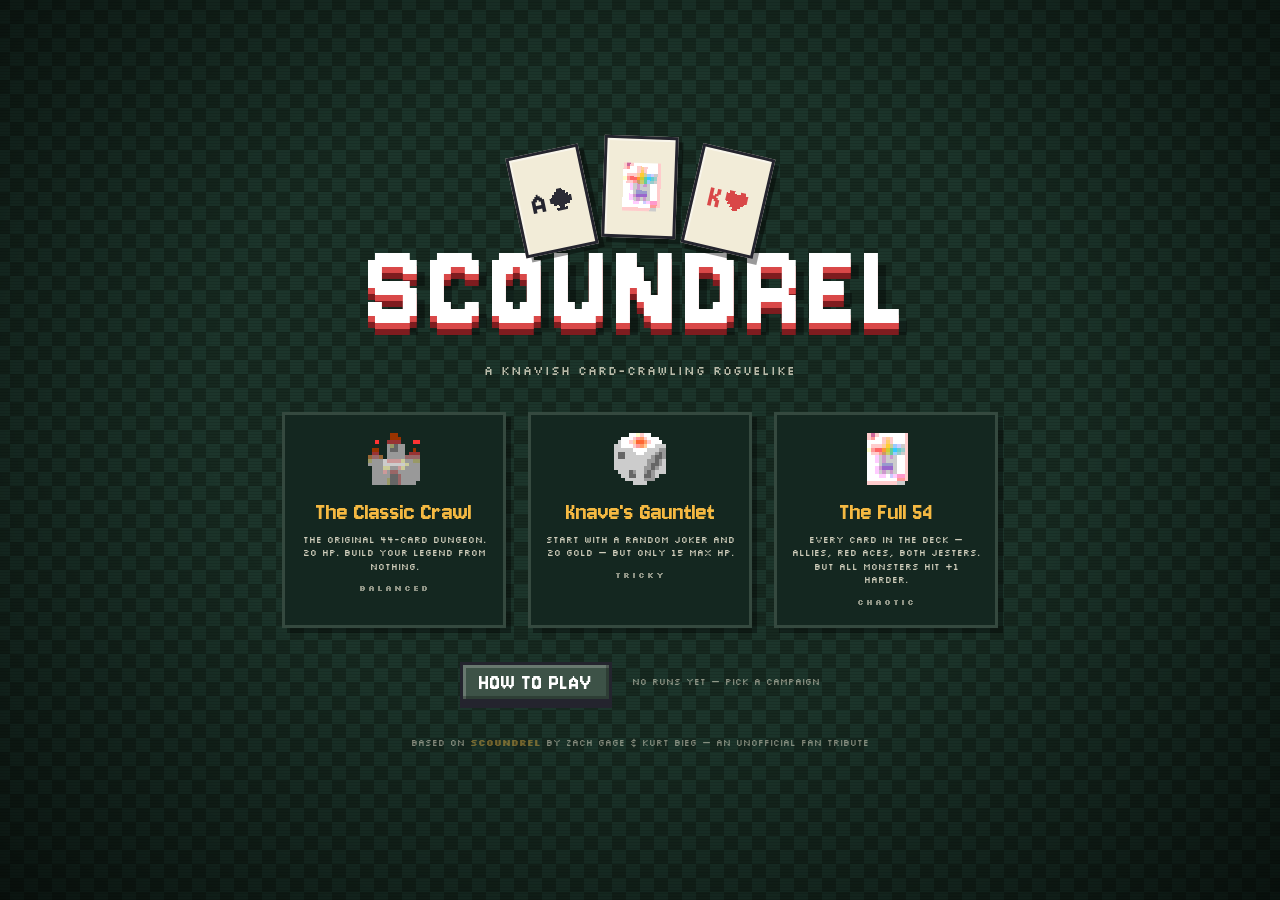
==== index.html @ 1f87e090 "Initial commit — SCOUNDREL, a pixel-art roguelike A Balatro-feel roguelike deckbuilder built on the " ====
<!DOCTYPE html>
<html lang="en">
<head>
<meta charset="UTF-8">
<meta name="viewport" content="width=device-width, initial-scale=1.0">
<title>SCOUNDREL — a knavish roguelike</title>
<link rel="icon" href="data:image/svg+xml,<svg xmlns='http://www.w3.org/2000/svg' viewBox='0 0 100 100'><text y='0.9em' font-size='90'>🃏</text></svg>">
<link rel="preconnect" href="https://fonts.googleapis.com">
<link href="https://fonts.googleapis.com/css2?family=Jersey+10&family=Silkscreen:wght@400;700&display=swap" rel="stylesheet">
<link rel="stylesheet" href="style.css">
</head>
<body>
<div id="bg"><div class="swirl"></div><div class="vignette"></div></div>
<canvas id="fx"></canvas>

<div id="app">

  <!-- ============ MENU ============ -->
  <section id="screen-menu" class="screen">
    <div class="title-wrap">
      <div class="title-cards">
        <div class="tcard tc1">A♠</div><div class="tcard tc2">🃏</div><div class="tcard tc3">K♥</div>
      </div>
      <h1 class="game-title">SCOUNDREL</h1>
      <p class="tagline">a knavish card-crawling roguelike</p>
    </div>
    <div id="campaign-row"></div>
    <div class="menu-foot">
      <button class="btn btn-ghost" id="btn-howto">HOW TO PLAY</button>
      <span id="menu-stats" class="menu-stats"></span>
    </div>
    <p class="credit">Based on <b>Scoundrel</b> by Zach Gage &amp; Kurt Bieg — an unofficial fan tribute</p>
  </section>

  <!-- ============ GAME ============ -->
  <section id="screen-game" class="screen">
    <aside id="sidebar">
      <div class="side-block" id="floor-info">
        <div class="floor-label" id="floor-label">ACT I · FLOOR 1</div>
        <div class="floor-mod" id="floor-mod"></div>
      </div>
      <div class="side-block hp-block">
        <div class="hp-orb" id="hp-orb"><span id="hp-heart"></span><span id="hp-num">20</span><span class="hp-max" id="hp-max">/20</span></div>
        <div class="shield-chip" id="shield-chip">🛡 <span id="shield-num">0</span></div>
      </div>
      <div class="side-block gold-block">
        <div class="gold-chip">🪙 <span id="gold-num">0</span></div>
      </div>
      <button class="btn btn-flee" id="btn-flee">🏃 FLEE ROOM</button>
      <div class="side-foot">
        <button class="iconbtn" id="btn-howto2" title="How to play">?</button>
        <button class="iconbtn" id="btn-mute" title="Sound on/off">🔊</button>
        <button class="iconbtn" id="btn-fullscreen" title="Fullscreen">⛶</button>
        <button class="iconbtn" id="btn-abandon" title="Abandon run">✖</button>
      </div>
    </aside>

    <main id="table">
      <div id="jokerbar"></div>
      <div id="bossbar" class="hidden"></div>
      <div id="room-wrap">
        <div id="room-banner"></div>
        <div id="dungeon-row">
          <div class="pile" id="deck-pile" title="The Dungeon — click to peek at what remains">
            <div class="pile-stack">
              <div class="card-back pb3"></div>
              <div class="card-back pb2"></div>
              <div class="card-back pb1"></div>
            </div>
            <div class="pile-label">DUNGEON</div>
            <div class="pile-count" id="deck-num">44</div>
          </div>
          <div id="room"></div>
          <div class="pile" id="discard-pile" title="Discard — click to browse">
            <div class="pile-cards" id="discard-top"><div class="pile-empty"></div></div>
            <div class="pile-label">DISCARD</div>
            <div class="pile-count" id="discard-num">0</div>
          </div>
        </div>
        <div id="weapon-row">
          <div class="pile-label">WEAPON IN PLAY</div>
          <div id="weapon-slot"><div class="weapon-empty">bare hands<br>(full damage)</div></div>
          <div id="weapon-info" class="weapon-info"></div>
        </div>
      </div>
    </main>
  </section>

  <!-- ============ SHOP ============ -->
  <section id="screen-shop" class="screen">
    <div class="shop-head">
      <h2>🏕 THE SMUGGLER'S CAMP</h2>
      <div class="gold-chip big">🪙 <span id="shop-gold">0</span></div>
    </div>
    <div id="shop-jokerbar"></div>
    <div id="shop-items"></div>
    <div id="shop-services"></div>
    <div class="shop-foot">
      <button class="btn btn-big btn-go" id="btn-delve">DELVE DEEPER →</button>
    </div>
  </section>

  <!-- ============ GAME OVER ============ -->
  <section id="screen-over" class="screen">
    <h1 id="over-title" class="game-title">SLAIN</h1>
    <p id="over-sub" class="tagline"></p>
    <div id="over-stats" class="over-stats"></div>
    <button class="btn btn-big btn-go" id="btn-again">NEW RUN</button>
  </section>

</div>

<!-- modal + floaters -->
<div id="modal-wrap" class="hidden"><div id="modal"></div></div>
<div id="floaters"></div>
<div id="tooltip" class="hidden"></div>

<script src="js/pixel.js"></script>
<script src="js/sfx.js"></script>
<script src="js/data.js"></script>
<script src="js/engine.js"></script>
<script src="js/ui.js"></script>
<script src="js/main.js"></script>
</body>
</html>
---- style.css ----
/* ============================================================
   SCOUNDREL — a knavish roguelike
   PIXEL ART DIRECTION: pixel fonts, flat colour, hard shadows,
   bevelled panels, dithered felt, pixelated sprites.
   Motion stays smooth & juicy (the Balatro way).
   ============================================================ */

:root {
  --felt-1: #1c352b;
  --felt-2: #16281f;
  --felt-3: #10231c;
  --ink: #24242e;
  --paper: #f2ecd8;
  --paper-dark: #d9cfae;
  --red: #d94848;
  --red-dark: #8f2d2d;
  --dark-suit: #2b2b35;
  --gold: #f5b942;
  --gold-dark: #b97f16;
  --heal: #52d97a;
  --hurt: #e5484d;
  --hurt-dark: #7e1c1f;
  --blue: #4a9df0;
  --blue-dark: #22588f;
  --purple: #9b6df2;
  --shadow: rgba(0, 0, 0, .45);
  --font-display: 'Jersey 10', 'Courier New', monospace;
  --font-body: 'Silkscreen', 'Courier New', monospace;
}

* { margin: 0; padding: 0; box-sizing: border-box; user-select: none; }

html, body { height: 100%; overflow: hidden; }

body {
  font-family: var(--font-body);
  font-size: 11px;
  color: var(--paper);
  background: var(--felt-3);
}

.pix { image-rendering: pixelated; vertical-align: middle; }

/* ---------- dithered felt background ---------- */
#bg { position: fixed; inset: 0; z-index: 0; overflow: hidden; }
#bg .swirl {
  position: absolute; inset: -60px;
  background:
    repeating-conic-gradient(var(--felt-1) 0% 25%, var(--felt-2) 0% 50%) 0 0 / 28px 28px;
  animation: dither-pan 7s linear infinite;
  will-change: transform;
}
@keyframes dither-pan { to { transform: translate(56px, 56px); } }
#bg .vignette {
  position: absolute; inset: 0;
  background: radial-gradient(ellipse at 50% 45%, transparent 48%, rgba(0, 0, 0, .62));
}
#bg::after {
  content: ''; position: absolute; inset: 0; z-index: 2;
  background: repeating-linear-gradient(0deg, rgba(0, 0, 0, .10) 0 1px, transparent 1px 3px);
}

#fx { position: fixed; inset: 0; z-index: 50; pointer-events: none; image-rendering: pixelated; }

/* ---------- app / screens ---------- */
#app { position: relative; z-index: 1; height: 100%; touch-action: manipulation; }
#app.shake { animation: shake .35s; }
#app.bigshake { animation: bigshake .5s; }
@keyframes shake {
  0%, 100% { transform: translate(0, 0); }
  20% { transform: translate(-8px, 4px); }
  40% { transform: translate(7px, -4px); }
  60% { transform: translate(-4px, 2px); }
  80% { transform: translate(3px, -2px); }
}
@keyframes bigshake {
  0%, 100% { transform: translate(0, 0); }
  15% { transform: translate(-14px, 6px); }
  30% { transform: translate(12px, -8px); }
  45% { transform: translate(-9px, 5px); }
  60% { transform: translate(7px, -4px); }
  80% { transform: translate(-4px, 2px); }
}

.screen { display: none; height: 100%; }
.screen.active { display: flex; }
.hidden { display: none !important; }

/* ---------- shared bits ---------- */
.btn {
  font-family: var(--font-display); font-weight: 400; letter-spacing: 1px;
  color: #fff; background: var(--red);
  border: 3px solid var(--ink); border-radius: 0;
  padding: 6px 16px 4px; font-size: 24px; line-height: 1; cursor: pointer;
  box-shadow: 0 6px 0 var(--ink), inset -3px -3px 0 rgba(0, 0, 0, .25), inset 3px 3px 0 rgba(255, 255, 255, .22);
  transition: transform .08s, box-shadow .08s, filter .15s;
}
.btn:hover { filter: brightness(1.12); transform: translateY(-2px); box-shadow: 0 8px 0 var(--ink), inset -3px -3px 0 rgba(0,0,0,.25), inset 3px 3px 0 rgba(255,255,255,.22); }
.btn:active { transform: translateY(4px); box-shadow: 0 2px 0 var(--ink), inset -3px -3px 0 rgba(0,0,0,.25), inset 3px 3px 0 rgba(255,255,255,.22); }
.btn:disabled { filter: grayscale(.85) brightness(.65); cursor: not-allowed; transform: none; }
.btn-big { font-size: 34px; padding: 8px 30px 6px; }
.btn-go { background: var(--gold); color: #4a3406; }
.btn-ghost { background: #3d5247; }

.iconbtn {
  width: 38px; height: 38px; border-radius: 0; cursor: pointer;
  border: 3px solid var(--ink);
  background: #3d5247; color: var(--paper);
  font-family: var(--font-body); font-weight: 700; font-size: 14px;
  box-shadow: 0 4px 0 var(--ink), inset 2px 2px 0 rgba(255, 255, 255, .18);
  transition: transform .08s, filter .1s;
}
.iconbtn:hover { filter: brightness(1.25); transform: translateY(-1px); }
.iconbtn:active { transform: translateY(3px); box-shadow: 0 1px 0 var(--ink), inset 2px 2px 0 rgba(255,255,255,.18); }
.iconbtn.active { background: var(--gold); color: #4a3406; }

.gold-chip {
  display: inline-flex; align-items: center; gap: 6px;
  background: #141410; border: 3px solid var(--gold);
  color: var(--gold); font-family: var(--font-display); font-weight: 400; font-size: 26px; line-height: 1;
  border-radius: 0; padding: 4px 14px 2px;
  box-shadow: 4px 4px 0 rgba(0, 0, 0, .35);
}
.gold-chip.big { font-size: 34px; padding: 6px 20px 4px; }

/* ============================================================
   CARDS
   ============================================================ */
.card {
  position: relative;
  width: 148px; height: 200px;
  background: var(--paper);
  border: 3px solid var(--ink);
  border-radius: 0;
  box-shadow: 6px 6px 0 rgba(0, 0, 0, .35), inset -3px -3px 0 rgba(0, 0, 0, .10), inset 3px 3px 0 rgba(255, 255, 255, .55);
  cursor: pointer;
  transform: rotateX(var(--rx, 0deg)) rotateY(var(--ry, 0deg)) translateY(var(--lift, 0px)) scale(var(--sc, 1));
  transition: transform .12s ease-out, box-shadow .15s;
  animation: idle-bob var(--bob-dur, 3.4s) ease-in-out var(--bob-delay, 0s) infinite;
  color: var(--ink);
  flex-shrink: 0;
}
@keyframes idle-bob {
  0%, 100% { margin-top: 0; rotate: -.6deg; }
  50% { margin-top: -7px; rotate: .6deg; }
}
.card:hover { --lift: -10px; --sc: 1.07; z-index: 5; box-shadow: 9px 12px 0 rgba(0, 0, 0, .3), inset -3px -3px 0 rgba(0,0,0,.10), inset 3px 3px 0 rgba(255,255,255,.55); }
.card.noanim { animation: none; }

.card .corner { position: absolute; display: flex; flex-direction: column; align-items: center; gap: 1px; line-height: 1; }
.card .corner .rank { font-family: var(--font-display); font-size: 30px; }
.card .corner.tl { top: 6px; left: 9px; }
.card .corner.br { bottom: 6px; right: 9px; transform: rotate(180deg); }

.card .c-emoji { text-align: center; margin-top: 38px; height: 60px; }
.card .c-name { text-align: center; font-weight: 700; font-size: 10px; margin-top: 6px; padding: 0 6px; }
.card .c-sub { text-align: center; font-weight: 400; font-size: 8px; opacity: .7; margin-top: 3px; padding: 0 8px; }

.card.suit-H, .card.suit-D { color: var(--red); }
.card.suit-S, .card.suit-C { color: var(--dark-suit); }
.card.kind-monster { background: #e2d9e8; }
.card.kind-weapon { background: #f3e5c3; }
.card.kind-potion { background: #f7dee1; }
.card.kind-ally  { background: #d9e9f5; }
.card.kind-wild  { background: repeating-conic-gradient(#f7dee1 0% 25%, #d9e9f5 0% 50%, #ddeedd 0% 75%, #f6f0d2 0% 100%) 0 0 / 20px 20px; }

.card .badge {
  position: absolute; top: -10px; right: -10px;
  background: var(--hurt); color: #fff;
  font-family: var(--font-display); font-size: 16px; line-height: 1;
  border-radius: 0; padding: 3px 6px 1px; border: 2px solid var(--ink);
  box-shadow: 2px 2px 0 rgba(0, 0, 0, .4);
}

/* chooser buttons on monster cards */
.chooser {
  position: absolute; inset: auto 5px 5px 5px;
  display: flex; flex-direction: column; gap: 4px; z-index: 6;
}
.chooser button {
  font-family: var(--font-body); font-weight: 700; font-size: 8px;
  border: 2px solid var(--ink); border-radius: 0; cursor: pointer;
  padding: 5px 3px; transition: transform .07s, filter .1s;
  box-shadow: 2px 2px 0 rgba(0, 0, 0, .35);
}
.chooser button:hover { transform: translate(-1px, -1px); filter: brightness(1.12); box-shadow: 3px 3px 0 rgba(0,0,0,.35); }
.chooser .ch-w { background: var(--gold); color: #4a3406; }
.chooser .ch-b { background: #e6dfc8; color: var(--ink); }
.chooser button:disabled { filter: grayscale(1) brightness(.75); cursor: not-allowed; transform: none; }

/* mini cards (jokers, weapon stack, deck grid) */
.card-mini {
  position: relative; width: 74px; height: 100px;
  background: var(--paper);
  border: 2px solid var(--ink); border-radius: 0;
  box-shadow: 3px 3px 0 rgba(0, 0, 0, .35), inset 2px 2px 0 rgba(255, 255, 255, .5);
  color: var(--ink); text-align: center; flex-shrink: 0;
  transition: transform .1s;
}
.card-mini .m-emoji { margin-top: 16px; height: 34px; }
.card-mini .m-name { font-size: 8px; font-weight: 700; line-height: 1.15; padding: 3px 2px 0; }
.card-mini .m-rank { position: absolute; top: 3px; left: 5px; font-family: var(--font-display); font-size: 16px; line-height: 1; display: flex; align-items: center; gap: 2px; }
.card-mini:hover { transform: translateY(-5px) scale(1.08); z-index: 5; }
.card-mini.suit-H, .card-mini.suit-D { color: var(--red); }

.mini-back, .card-back {
  background: repeating-conic-gradient(#7e2a2f 0% 25%, #641f23 0% 50%) 0 0 / 10px 10px;
  border: 2px solid var(--ink); border-radius: 0;
  box-shadow: 3px 3px 0 rgba(0, 0, 0, .4), inset 2px 2px 0 rgba(255, 255, 255, .12);
}
.mini-back { width: 42px; height: 58px; }

/* flying cards (deck deals, resolutions, flee) — driven by WAAPI in ui.js */
.flying {
  position: fixed !important;
  margin: 0 !important;
  animation: none !important;
  transition: none !important;
  z-index: 99;
  pointer-events: none;
}
@keyframes card-hit {
  0%, 100% { translate: 0 0; }
  25% { translate: -9px 0; rotate: -4deg; }
  50% { translate: 8px 0; rotate: 3deg; }
  75% { translate: -5px 0; }
}
.card.hit { animation: card-hit .3s; }

/* ---------- miniboss (Q/K/A monsters): black-hole aura ---------- */
.card.miniboss {
  border-color: #55307a;
  animation: idle-bob var(--bob-dur, 3.4s) ease-in-out var(--bob-delay, 0s) infinite,
             miniboss-dread 1.8s ease-in-out infinite;
}
@keyframes miniboss-dread {
  0%, 100% { box-shadow: 6px 6px 0 rgba(0, 0, 0, .35), 0 0 0 rgba(120, 50, 190, 0), inset -3px -3px 0 rgba(0, 0, 0, .10), inset 3px 3px 0 rgba(255, 255, 255, .55); }
  50% { box-shadow: 6px 6px 0 rgba(0, 0, 0, .45), 0 0 26px rgba(120, 50, 190, .55), inset -3px -3px 0 rgba(0, 0, 0, .10), inset 3px 3px 0 rgba(255, 255, 255, .55); }
}
/* the aura lives in the card's wrapper, UNDER the card — it frames, never covers */
.cardwrap { position: relative; flex-shrink: 0; }
.cardwrap .aura { position: absolute; inset: -34px; pointer-events: none; }
.aura-spokes {
  position: absolute; inset: 0; border-radius: 50%;
  background: repeating-conic-gradient(rgba(14, 6, 22, .92) 0deg 24deg, rgba(96, 44, 150, .55) 24deg 48deg);
  -webkit-mask: radial-gradient(circle, #000 0% 55%, transparent 72%);
  mask: radial-gradient(circle, #000 0% 55%, transparent 72%);
  animation: aura-rot 2.8s steps(16) infinite;
}
@keyframes aura-rot { to { transform: rotate(-360deg); } }
.aura-ring {
  position: absolute; inset: 0; border-radius: 50%;
  border: 3px solid rgba(140, 70, 200, .55);
  animation: aura-suck 1.7s linear infinite;
}
.aura-ring.r2 { animation-delay: .85s; border-color: rgba(70, 25, 110, .7); }
@keyframes aura-suck {
  0% { transform: scale(1.35); opacity: 0; }
  25% { opacity: .7; }
  100% { transform: scale(.62); opacity: 0; }
}

/* ============================================================
   MENU
   ============================================================ */
#screen-menu { flex-direction: column; align-items: center; justify-content: center; gap: 34px; }

.title-wrap { text-align: center; position: relative; }
.title-cards { display: flex; justify-content: center; gap: 14px; margin-bottom: -22px; }
.tcard {
  width: 74px; height: 102px; background: var(--paper); color: var(--ink);
  border: 3px solid var(--ink); border-radius: 0;
  display: flex; align-items: center; justify-content: center; gap: 3px;
  font-family: var(--font-display); font-size: 34px; line-height: 1;
  box-shadow: 5px 5px 0 rgba(0, 0, 0, .4), inset 2px 2px 0 rgba(255, 255, 255, .5);
}
.tc1 { rotate: -12deg; animation: idle-bob 3.1s ease-in-out .2s infinite; }
.tc2 { rotate: 2deg; margin-top: -14px; animation: idle-bob 3.6s ease-in-out .7s infinite; }
.tc3 { rotate: 13deg; color: var(--red); animation: idle-bob 3.3s ease-in-out 1.1s infinite; }

.game-title {
  font-family: var(--font-display); font-weight: 400;
  font-size: 130px; letter-spacing: 6px; line-height: .9;
  color: #fff;
  text-shadow: 0 6px 0 var(--red), 0 12px 0 var(--hurt-dark), 8px 12px 0 rgba(0, 0, 0, .35);
  animation: title-pulse 2.6s ease-in-out infinite;
}
@keyframes title-pulse { 0%, 100% { transform: scale(1) rotate(-1deg); } 50% { transform: scale(1.03) rotate(1deg); } }
.tagline { font-size: 12px; opacity: .75; margin-top: 16px; letter-spacing: 1px; }

#campaign-row { display: flex; gap: 22px; }
.campaign {
  width: 224px; background: #142720;
  border: 3px solid #35493f; border-radius: 0;
  padding: 18px 14px; cursor: pointer; text-align: center;
  box-shadow: 5px 5px 0 rgba(0, 0, 0, .35);
  transition: transform .12s, border-color .12s, box-shadow .12s;
}
.campaign:hover { transform: translateY(-8px); border-color: var(--gold); box-shadow: 7px 12px 0 rgba(0, 0, 0, .3); }
.campaign .camp-emoji { height: 56px; }
.campaign h3 { font-family: var(--font-display); font-weight: 400; font-size: 26px; line-height: 1; margin: 10px 0 8px; color: var(--gold); }
.campaign p { font-size: 9px; opacity: .85; line-height: 1.5; }
.campaign .camp-diff { margin-top: 10px; font-size: 8px; font-weight: 700; letter-spacing: 2px; opacity: .55; }

.menu-foot { display: flex; align-items: center; gap: 20px; }
.menu-stats { font-size: 9px; opacity: .55; }
.credit { font-size: 9px; opacity: .5; text-align: center; line-height: 1.6; max-width: 460px; }
.credit b { color: var(--gold); opacity: .85; }
#modal .credit-line { font-size: 9px; opacity: .6; line-height: 1.7; margin-top: 16px; border-top: 2px solid rgba(255, 255, 255, .12); padding-top: 12px; }
#modal .credit-line b { color: var(--gold); }

/* ============================================================
   GAME LAYOUT
   ============================================================ */
#screen-game { flex-direction: row; }

#sidebar {
  width: 250px; flex-shrink: 0; height: 100%;
  background: #12211b;
  border-right: 3px solid #000;
  box-shadow: inset -3px 0 0 rgba(255, 255, 255, .05);
  display: flex; flex-direction: column; align-items: center;
  padding: 18px 14px; gap: 14px; overflow-y: auto;
}
.side-block { width: 100%; text-align: center; }
.side-label { font-size: 8px; font-weight: 700; letter-spacing: 3px; opacity: .5; margin-bottom: 6px; }

.floor-label { font-family: var(--font-display); font-size: 24px; line-height: 1; letter-spacing: 1px; color: var(--gold); }
.floor-mod {
  margin-top: 8px; font-size: 8px; line-height: 1.4; color: #c9b3f5;
  background: #241b38; border: 2px solid var(--purple);
  border-radius: 0; padding: 5px 7px; display: none;
  box-shadow: 3px 3px 0 rgba(0, 0, 0, .35);
}
.floor-mod.on { display: block; }

.hp-block { display: flex; align-items: center; justify-content: center; gap: 10px; }
.hp-orb {
  min-width: 130px; padding: 10px 14px 8px;
  background: #3a0f12;
  border: 3px solid var(--hurt-dark); border-radius: 0;
  display: flex; align-items: center; justify-content: center; gap: 8px;
  box-shadow: 0 6px 0 #2a070a, inset -3px -3px 0 rgba(0, 0, 0, .35), inset 3px 3px 0 rgba(255, 255, 255, .08);
}
.hp-orb.pulse { animation: hp-pulse .4s; }
@keyframes hp-pulse { 0% { transform: scale(1); } 40% { transform: scale(1.15); } 100% { transform: scale(1); } }
.hp-orb.low { animation: hp-low 1s ease-in-out infinite; }
@keyframes hp-low { 0%, 100% { transform: scale(1); filter: brightness(1); } 50% { transform: scale(1.05); filter: brightness(1.35); } }
#hp-num { font-family: var(--font-display); font-size: 52px; line-height: .85; color: #fff; text-shadow: 3px 3px 0 rgba(0, 0, 0, .5); }
.hp-max { font-size: 10px; font-weight: 700; color: rgba(255, 255, 255, .65); align-self: flex-end; margin-bottom: 4px; }
.shield-chip {
  font-size: 12px; font-weight: 700; color: var(--blue);
  background: #101c2b; border: 2px solid var(--blue);
  border-radius: 0; padding: 6px 9px 4px; display: none;
  box-shadow: 3px 3px 0 rgba(0, 0, 0, .35);
}
.shield-chip.on { display: block; }

#weapon-slot { min-height: 108px; display: flex; justify-content: center; align-items: flex-start; position: relative; }
.weapon-empty {
  width: 74px; height: 100px; border: 2px dashed rgba(255, 255, 255, .25); border-radius: 0;
  display: flex; align-items: center; justify-content: center;
  font-size: 8px; opacity: .5; padding: 6px; text-align: center; line-height: 1.5;
}
.wstack { position: relative; height: 100px; }
.wstack .card-mini { position: absolute; top: 0; }
.weapon-info { font-size: 9px; font-weight: 700; margin-top: 10px; color: var(--gold); min-height: 16px; line-height: 1.5; }
.weapon-info .degrade { color: #f08b8b; display: block; font-size: 8px; font-weight: 400; }

.btn-flee { width: 100%; background: var(--blue); font-size: 22px; }

.side-foot { margin-top: auto; display: flex; gap: 10px; }

/* table */
#table { flex: 1; display: flex; flex-direction: column; align-items: center; padding: 16px 20px; overflow: hidden; }

#jokerbar { display: flex; gap: 10px; min-height: 108px; align-items: flex-start; flex-wrap: wrap; justify-content: center; }
.joker {
  position: relative; width: 78px; height: 104px;
  background: #e6ddf2;
  border: 3px solid #4a3560; border-radius: 0;
  color: #33244a; text-align: center; cursor: help;
  box-shadow: 4px 4px 0 rgba(0, 0, 0, .4), inset 2px 2px 0 rgba(255, 255, 255, .5);
  animation: idle-bob var(--bob-dur, 3.5s) ease-in-out var(--bob-delay, 0s) infinite;
}
.joker .j-emoji { margin-top: 16px; height: 38px; }
.joker .j-name { font-size: 8px; font-weight: 700; padding: 2px 2px 0; line-height: 1.15; }
.joker:hover { z-index: 6; }
.joker .j-sell {
  position: absolute; top: -9px; right: -9px; width: 22px; height: 22px;
  border-radius: 0; border: 2px solid var(--ink); background: var(--gold); color: #4a3406;
  font-family: var(--font-body); font-weight: 700; font-size: 10px; cursor: pointer; display: none; line-height: 1;
  box-shadow: 2px 2px 0 rgba(0, 0, 0, .4);
}
.joker.sellable .j-sell { display: block; }
.jslot-empty {
  width: 78px; height: 104px; border: 2px dashed rgba(255, 255, 255, .18);
  border-radius: 0; display: flex; align-items: center; justify-content: center;
  font-size: 20px; opacity: .3;
}

/* room — laid out like the rules diagram: dungeon pile → room → discard */
#room-wrap { flex: 1; display: flex; flex-direction: column; justify-content: center; align-items: center; gap: 16px; width: 100%; }
#room-banner { font-size: 10px; letter-spacing: 1px; opacity: .6; min-height: 20px; text-align: center; }
#dungeon-row { display: flex; align-items: center; justify-content: center; gap: 28px; width: 100%; flex-wrap: wrap; }
#room { display: flex; gap: 24px; justify-content: center; align-items: center; min-height: 220px; min-width: min(400px, 55vw); perspective: 900px; }

.pile { text-align: center; cursor: pointer; flex-shrink: 0; width: 96px; }
.pile:hover .pile-count { color: #fff; }
.pile-stack, .pile-cards { position: relative; width: 74px; height: 100px; margin: 0 auto; }
.pile-stack .card-back { position: absolute; width: 74px; height: 100px; }
.pile-stack .pb3 { left: 8px; top: 8px; }
.pile-stack .pb2 { left: 4px; top: 4px; }
.pile-stack .pb1 { left: 0; top: 0; }
.pile.empty .pile-stack { opacity: .25; }
.pile-cards .card-mini { position: absolute; left: 0; top: 0; }
.pile-cards .card-mini:nth-child(1) { rotate: -5deg; }
.pile-cards .card-mini:nth-child(2) { rotate: 4deg; }
.pile-cards .card-mini:nth-child(3) { rotate: -2deg; }
.pile-cards .card-mini:hover { transform: none; }
.pile-empty { position: absolute; inset: 0; border: 2px dashed rgba(255, 255, 255, .2); }
.pile-label { font-size: 8px; font-weight: 700; letter-spacing: 2px; opacity: .55; margin-top: 8px; }
.pile-count { font-family: var(--font-display); font-size: 24px; line-height: 1; color: var(--gold); margin-top: 2px; }

#weapon-row { display: flex; flex-direction: column; align-items: center; gap: 8px; min-height: 158px; }
#weapon-row .pile-label { margin-top: 0; }

/* ============================================================
   BOSS BAR
   ============================================================ */
#bossbar {
  width: 100%; max-width: 780px;
  background: #1d090d;
  border: 3px solid var(--hurt); border-radius: 0;
  padding: 12px 18px; margin-top: 10px;
  display: flex; align-items: center; gap: 18px;
  box-shadow: 6px 6px 0 rgba(0, 0, 0, .45), inset 3px 3px 0 rgba(255, 255, 255, .06);
}
#bossbar.rage { animation: boss-rage 1.2s ease-in-out infinite; }
@keyframes boss-rage { 0%, 100% { border-color: var(--hurt); } 50% { border-color: #ff9b4a; } }
.boss-emoji { height: 60px; animation: idle-bob 2.8s ease-in-out infinite; }
.boss-mid { flex: 1; }
.boss-name { font-family: var(--font-display); font-size: 30px; line-height: 1; letter-spacing: 2px; color: #ff8a8d; text-shadow: 2px 2px 0 rgba(0, 0, 0, .6); }
.boss-trait { font-size: 8px; opacity: .8; margin: 4px 0 8px; line-height: 1.4; }
.boss-hpbar { height: 18px; background: #0c0406; border-radius: 0; overflow: hidden; border: 2px solid var(--ink); position: relative; }
.boss-hpfill { height: 100%; background: var(--hurt); border-radius: 0; transition: width .35s cubic-bezier(.3, 1.2, .4, 1); }
.boss-hpbar::after {
  content: ''; position: absolute; inset: 0;
  background: repeating-linear-gradient(90deg, transparent 0 16px, rgba(0, 0, 0, .35) 16px 18px);
}
.boss-hptext { font-size: 8px; margin-top: 4px; opacity: .75; }
.boss-right { text-align: center; display: flex; flex-direction: column; gap: 8px; align-items: center; }
.boss-power { font-family: var(--font-display); font-size: 22px; line-height: 1; color: #ffb14a; }
.action-pips { display: flex; gap: 5px; justify-content: center; }
.pip { width: 12px; height: 12px; border-radius: 0; background: var(--gold); border: 2px solid var(--ink); }
.pip.used { background: #2a2a22; }
.btn-strike { background: var(--hurt); font-size: 20px; }

/* boss intro splash */
.boss-splash {
  position: fixed; inset: 0; z-index: 80;
  display: flex; flex-direction: column; align-items: center; justify-content: center;
  background: rgba(8, 2, 4, .85); pointer-events: none;
  animation: splash-fade 2.4s forwards;
}
.boss-splash .bs-emoji { animation: splash-pop .6s cubic-bezier(.2, 1.4, .4, 1); }
.boss-splash .bs-name {
  font-family: var(--font-display); font-size: 90px; line-height: 1; letter-spacing: 8px; color: #ff8a8d;
  text-shadow: 0 6px 0 var(--hurt-dark), 6px 6px 0 rgba(0, 0, 0, .6);
  animation: splash-pop .6s .12s cubic-bezier(.2, 1.4, .4, 1) backwards;
  margin-top: 14px;
}
.boss-splash .bs-trait { font-size: 11px; opacity: .85; margin-top: 14px; animation: splash-pop .5s .3s backwards; }
@keyframes splash-pop { 0% { transform: scale(0) rotate(-8deg); opacity: 0; } 100% { transform: scale(1); opacity: 1; } }
@keyframes splash-fade { 0%, 75% { opacity: 1; } 100% { opacity: 0; } }

/* ============================================================
   SHOP
   ============================================================ */
#screen-shop { flex-direction: column; align-items: center; padding: 26px 20px; gap: 18px; overflow-y: auto; }
.shop-head { display: flex; align-items: center; gap: 26px; }
.shop-head h2 { font-family: var(--font-display); font-weight: 400; font-size: 52px; line-height: 1; letter-spacing: 3px; text-shadow: 0 4px 0 rgba(0, 0, 0, .5); }
#shop-jokerbar { display: flex; gap: 10px; min-height: 60px; align-items: center; }
#shop-jokerbar .joker { width: 62px; height: 84px; }
#shop-jokerbar .joker .j-emoji { margin-top: 10px; height: 30px; }

#shop-items { display: flex; gap: 20px; flex-wrap: wrap; justify-content: center; }
.shop-item {
  position: relative; background: #142720;
  border: 3px solid #35493f; border-radius: 0;
  padding: 14px 14px 12px; text-align: center; width: 190px;
  display: flex; flex-direction: column; align-items: center; gap: 8px;
  box-shadow: 5px 5px 0 rgba(0, 0, 0, .35);
  transition: transform .12s, border-color .12s;
}
.shop-item:hover { transform: translateY(-6px); border-color: var(--gold); }
.shop-item.sold { opacity: .35; filter: grayscale(1); pointer-events: none; }
.shop-item .si-desc { font-size: 8px; opacity: .85; line-height: 1.5; min-height: 36px; }
.price-tag {
  background: var(--gold); color: #4a3406;
  font-family: var(--font-display); font-size: 20px; line-height: 1;
  border-radius: 0; padding: 4px 12px 2px; border: 2px solid var(--ink);
  box-shadow: 2px 2px 0 rgba(0, 0, 0, .35);
}
.shop-item .btn { font-size: 20px; padding: 5px 18px 3px; }

#shop-services { display: flex; gap: 14px; flex-wrap: wrap; justify-content: center; }
.service-btn { display: flex; flex-direction: column; gap: 3px; align-items: center; background: #3a6b4f; font-size: 20px; }
.service-btn small { font-family: var(--font-body); font-size: 8px; opacity: .9; letter-spacing: 0; }
.shop-foot { margin-top: 6px; }

/* ============================================================
   GAME OVER
   ============================================================ */
#screen-over { flex-direction: column; align-items: center; justify-content: center; gap: 26px; }
#screen-over .game-title { font-size: 110px; }
#screen-over.victory .game-title { text-shadow: 0 6px 0 var(--gold-dark), 0 12px 0 #6b4a08, 8px 12px 0 rgba(0, 0, 0, .35); }
.over-stats {
  display: grid; grid-template-columns: repeat(2, 230px); gap: 12px 30px;
  background: #142720; border: 3px solid #35493f; border-radius: 0;
  padding: 20px 30px;
  box-shadow: 5px 5px 0 rgba(0, 0, 0, .35);
  font-size: 10px;
}
.over-stats .v { color: var(--gold); font-weight: 700; text-align: right; }
.over-stats div { display: flex; justify-content: space-between; gap: 14px; }

/* ============================================================
   MODAL / TOOLTIP / FLOATERS
   ============================================================ */
#modal-wrap {
  position: fixed; inset: 0; z-index: 90;
  background: rgba(5, 10, 8, .75);
  display: flex; align-items: center; justify-content: center;
  animation: modal-in .18s;
}
@keyframes modal-in { from { opacity: 0; } }
#modal {
  background: #1c332a;
  border: 3px solid #47604f; border-radius: 0;
  padding: 26px 30px; max-width: 720px; max-height: 82vh; overflow-y: auto;
  box-shadow: 8px 8px 0 rgba(0, 0, 0, .5), inset 3px 3px 0 rgba(255, 255, 255, .06);
  animation: splash-pop .25s cubic-bezier(.2, 1.3, .4, 1);
}
#modal h2 { font-family: var(--font-display); font-weight: 400; color: var(--gold); font-size: 38px; line-height: 1; margin-bottom: 14px; letter-spacing: 2px; }
#modal h3 { font-family: var(--font-display); font-weight: 400; color: var(--gold); font-size: 24px; line-height: 1; margin: 16px 0 6px; }
#modal p, #modal li { font-size: 10px; line-height: 1.7; opacity: .92; }
#modal ul { margin: 6px 0 6px 20px; }
#modal .modal-foot { margin-top: 20px; text-align: center; }
.deck-grid { display: flex; flex-wrap: wrap; gap: 8px; justify-content: center; max-width: 640px; }
.deck-grid .card-mini { cursor: pointer; }
.deck-grid .card-mini:hover { outline: 3px solid var(--hurt); }
.deck-grid.readonly .card-mini { cursor: default; }
.deck-grid.readonly .card-mini:hover { outline: none; transform: none; }
.reward-row { display: flex; gap: 16px; justify-content: center; margin: 10px 0; }
.reward-row .joker { cursor: pointer; }
.reward-row .joker:hover { outline: 3px solid var(--gold); transform: translateY(-6px) scale(1.05); }

#tooltip {
  position: fixed; z-index: 120; pointer-events: none;
  background: #14100d; color: var(--paper);
  border: 2px solid var(--gold); border-radius: 0;
  padding: 8px 12px; font-size: 9px; max-width: 240px;
  box-shadow: 4px 4px 0 rgba(0, 0, 0, .5);
}
#tooltip .tt-name { color: var(--gold); font-weight: 700; }
#tooltip .tt-desc { opacity: .9; margin-top: 3px; line-height: 1.6; }

#floaters { position: fixed; inset: 0; z-index: 100; pointer-events: none; overflow: hidden; }
.floater {
  position: absolute;
  font-family: var(--font-display); font-weight: 400; font-size: 36px; line-height: 1;
  text-shadow: 3px 3px 0 #000;
  animation: float-up 1.1s ease-out forwards;
  white-space: nowrap; transform: translateX(-50%);
}
@keyframes float-up {
  0% { opacity: 0; margin-top: 0; scale: .4; }
  15% { opacity: 1; scale: 1.25; }
  30% { scale: 1; }
  100% { opacity: 0; margin-top: -110px; }
}
.floater.hurt { color: #ff6b6f; }
.floater.heal { color: var(--heal); }
.floater.gold { color: var(--gold); }
.floater.info { color: #cfe3ff; font-size: 26px; }
.floater.big { font-size: 56px; }

/* damage vignette flash */
#app::after {
  content: ''; position: fixed; inset: 0; pointer-events: none; z-index: 60;
  background: radial-gradient(ellipse at center, transparent 55%, rgba(229, 40, 46, .5));
  opacity: 0; transition: opacity .5s;
}
#app.hurt-flash::after { opacity: 1; transition: opacity .05s; }

/* scrollbars */
::-webkit-scrollbar { width: 12px; }
::-webkit-scrollbar-thumb { background: #35493f; border: 3px solid var(--felt-3); }

@media (max-width: 980px) {
  .card { width: 118px; height: 162px; }
  .card .c-emoji { margin-top: 30px; height: 48px; }
  #room { gap: 14px; }
  .game-title { font-size: 76px; }
  #screen-menu { gap: 20px; overflow-y: auto; padding: 24px 0; }
  #campaign-row { gap: 12px; }
  .campaign { width: 182px; padding: 14px 10px; }
  .campaign p { font-size: 8px; }
}

/* ============================================================
   PHONE — stack the desktop row layout into a top bar + table
   ============================================================ */
@media (max-width: 720px) {
  body { font-size: 10px; }

  /* --- game: vertical stack --- */
  #screen-game { flex-direction: column; }
  #sidebar {
    width: 100%; height: auto; flex-direction: row; flex-wrap: wrap;
    align-items: center; justify-content: center; gap: 7px 10px;
    padding: 8px 10px; overflow: visible;
    border-right: none; border-bottom: 3px solid #000;
    box-shadow: inset 0 -3px 0 rgba(255, 255, 255, .05);
  }
  .side-block { width: auto; }
  .side-label { display: none; }
  .floor-label { font-size: 17px; }
  .floor-mod { display: none !important; }         /* too long for the bar — shown in room banner */
  .hp-block { gap: 7px; }
  .hp-orb { min-width: 0; padding: 4px 10px 3px; gap: 5px; box-shadow: 0 3px 0 #2a070a, inset -2px -2px 0 rgba(0, 0, 0, .3); }
  #hp-num { font-size: 30px; }
  #hp-heart img { width: 22px !important; height: 22px !important; }
  .hp-max { margin-bottom: 3px; }
  .shield-chip { padding: 4px 7px 3px; }
  .gold-chip { font-size: 20px; padding: 3px 11px 1px; }
  .btn-flee { width: auto; font-size: 15px; padding: 6px 12px 4px; }
  .side-foot { margin: 0; gap: 7px; }
  .iconbtn { width: 34px; height: 34px; font-size: 14px; }

  /* --- table: piles as a top strip, room wraps 2x2 --- */
  #table { padding: 10px 8px; overflow-y: auto; }
  #jokerbar { min-height: 0; gap: 6px; padding: 2px 0; }
  .joker { width: 58px; height: 78px; }
  .joker .j-emoji { margin-top: 10px; height: 30px; }
  .joker .j-name { font-size: 7px; }
  .jslot-empty { width: 44px; height: 62px; }

  #room-wrap { gap: 10px; }
  #dungeon-row { flex-wrap: wrap; gap: 10px 18px; align-items: flex-start; }
  #deck-pile { order: 1; }
  #discard-pile { order: 2; }
  #room {
    order: 3; flex-basis: 100%; flex-wrap: wrap; min-width: 0;
    max-width: 280px; margin: 0 auto; min-height: 0; gap: 12px;
  }
  .pile { width: 74px; }
  .pile-stack, .pile-cards { width: 54px; height: 74px; }
  .pile-stack .card-back { width: 54px; height: 74px; }
  .pile-count { font-size: 18px; }
  .chooser button { padding: 8px 3px; font-size: 9px; }
  #weapon-row { min-height: 118px; }

  /* --- boss bar --- */
  #bossbar { flex-wrap: wrap; gap: 10px; padding: 10px 12px; }
  .boss-emoji { height: 44px; }
  .boss-name { font-size: 22px; }
  .boss-splash .bs-name { font-size: 46px; letter-spacing: 3px; }

  /* --- menu --- */
  .game-title { font-size: 56px; letter-spacing: 2px; }
  #campaign-row { flex-direction: column; }
  .campaign { width: 260px; }

  /* --- shop --- */
  .shop-head { flex-direction: column; gap: 8px; }
  .shop-head h2 { font-size: 28px; text-align: center; }
  .shop-item { width: 150px; }
  .service-btn { font-size: 16px; }

  /* --- game over --- */
  #screen-over { overflow-y: auto; padding: 24px 12px; }
  #screen-over .game-title { font-size: 60px; }
  .over-stats { grid-template-columns: 1fr; gap: 7px; padding: 16px 20px; }

  /* --- modal --- */
  #modal { padding: 20px 18px; margin: 12px; }
  #modal h2 { font-size: 28px; }
}
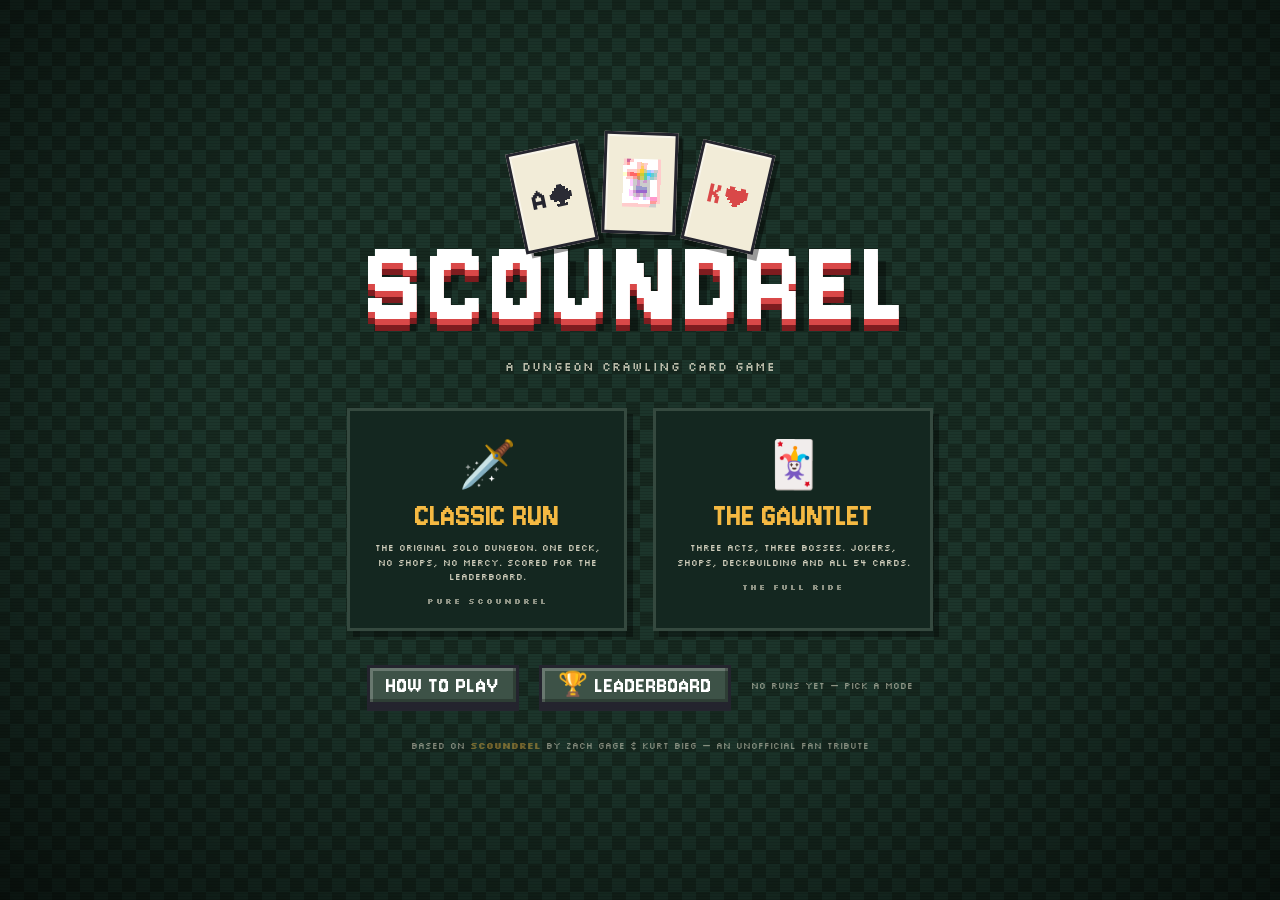
==== commit 82fbea8e: "Arcade update: Classic/Gauntlet modes, saves, leaderboard, balance - CLASSIC RUN: the original solo " ====
--- a/index.html
+++ b/index.html
@@ -3,7 +3,24 @@
 <head>
 <meta charset="UTF-8">
 <meta name="viewport" content="width=device-width, initial-scale=1.0">
-<title>SCOUNDREL — a knavish roguelike</title>
+<title>SCOUNDREL — dungeon crawling card game</title>
+<meta name="description" content="A pixel-art dungeon crawling card game built on the solo classic Scoundrel. Classic scored runs, or the 3-act Gauntlet with Jokers, bosses and deckbuilding. Play free in your browser.">
+<meta name="theme-color" content="#16281f">
+
+<!-- social preview (Open Graph + Twitter) -->
+<meta property="og:type" content="website">
+<meta property="og:url" content="https://lewismconte.github.io/scoundrel/">
+<meta property="og:title" content="SCOUNDREL — dungeon crawling card game">
+<meta property="og:description" content="A pixel-art dungeon crawling card game. Classic scored runs, or the Gauntlet: 3 acts, bosses, Jokers and deckbuilding. Play free in your browser.">
+<meta property="og:image" content="https://lewismconte.github.io/scoundrel/og.png">
+<meta property="og:image:width" content="1200">
+<meta property="og:image:height" content="630">
+<meta property="og:image:alt" content="SCOUNDREL — pixel-art title with three fanned playing cards on a green felt table.">
+<meta name="twitter:card" content="summary_large_image">
+<meta name="twitter:title" content="SCOUNDREL — dungeon crawling card game">
+<meta name="twitter:description" content="A pixel-art dungeon crawling card game. Play free in your browser.">
+<meta name="twitter:image" content="https://lewismconte.github.io/scoundrel/og.png">
+
 <link rel="icon" href="data:image/svg+xml,<svg xmlns='http://www.w3.org/2000/svg' viewBox='0 0 100 100'><text y='0.9em' font-size='90'>🃏</text></svg>">
 <link rel="preconnect" href="https://fonts.googleapis.com">
 <link href="https://fonts.googleapis.com/css2?family=Jersey+10&family=Silkscreen:wght@400;700&display=swap" rel="stylesheet">
@@ -22,11 +39,27 @@
         <div class="tcard tc1">A♠</div><div class="tcard tc2">🃏</div><div class="tcard tc3">K♥</div>
       </div>
       <h1 class="game-title">SCOUNDREL</h1>
-      <p class="tagline">a knavish card-crawling roguelike</p>
+      <p class="tagline">a dungeon crawling card game</p>
     </div>
-    <div id="campaign-row"></div>
+    <div id="mode-row">
+      <div class="mode-card" id="mode-classic">
+        <div class="mode-emoji">🗡️</div>
+        <h3>CLASSIC RUN</h3>
+        <p>The original solo dungeon. One deck, no shops, no mercy. Scored for the leaderboard.</p>
+        <div class="camp-diff">PURE SCOUNDREL</div>
+      </div>
+      <div class="mode-card" id="mode-gauntlet">
+        <div class="mode-emoji">🃏</div>
+        <h3>THE GAUNTLET</h3>
+        <p>Three acts, three bosses. Jokers, shops, deckbuilding and all 54 cards.</p>
+        <div class="camp-diff">THE FULL RIDE</div>
+      </div>
+    </div>
+    <div id="campaign-row" class="hidden"></div>
     <div class="menu-foot">
+      <button class="btn btn-go" id="btn-continue">▶ CONTINUE RUN</button>
       <button class="btn btn-ghost" id="btn-howto">HOW TO PLAY</button>
+      <button class="btn btn-ghost" id="btn-board">🏆 LEADERBOARD</button>
       <span id="menu-stats" class="menu-stats"></span>
     </div>
     <p class="credit">Based on <b>Scoundrel</b> by Zach Gage &amp; Kurt Bieg — an unofficial fan tribute</p>
@@ -104,8 +137,12 @@
   <section id="screen-over" class="screen">
     <h1 id="over-title" class="game-title">SLAIN</h1>
     <p id="over-sub" class="tagline"></p>
+    <div id="over-score"></div>
     <div id="over-stats" class="over-stats"></div>
-    <button class="btn btn-big btn-go" id="btn-again">NEW RUN</button>
+    <div class="over-buttons">
+      <button class="btn btn-big" id="btn-submit-score">🏆 SUBMIT SCORE</button>
+      <button class="btn btn-big btn-go" id="btn-again">NEW RUN</button>
+    </div>
   </section>
 
 </div>
--- a/style.css
+++ b/style.css
@@ -288,6 +288,21 @@
 @keyframes title-pulse { 0%, 100% { transform: scale(1) rotate(-1deg); } 50% { transform: scale(1.03) rotate(1deg); } }
 .tagline { font-size: 12px; opacity: .75; margin-top: 16px; letter-spacing: 1px; }
 
+#mode-row { display: flex; gap: 26px; }
+.mode-card {
+  width: 280px; background: #142720;
+  border: 3px solid #35493f; border-radius: 0;
+  padding: 22px 18px; cursor: pointer; text-align: center;
+  box-shadow: 6px 6px 0 rgba(0, 0, 0, .35);
+  transition: transform .12s, border-color .12s, box-shadow .12s;
+}
+.mode-card:hover { transform: translateY(-8px); border-color: var(--gold); box-shadow: 8px 14px 0 rgba(0, 0, 0, .3); }
+.mode-card .mode-emoji { font-size: 46px; height: 56px; }
+.mode-card h3 { font-family: var(--font-display); font-weight: 400; font-size: 34px; line-height: 1; margin: 10px 0 8px; color: var(--gold); }
+.mode-card p { font-size: 9px; opacity: .85; line-height: 1.6; }
+.mode-card .camp-diff { margin-top: 12px; font-size: 8px; font-weight: 700; letter-spacing: 2px; opacity: .55; }
+.mode-card.selected { border-color: var(--gold); }
+
 #campaign-row { display: flex; gap: 22px; }
 .campaign {
   width: 224px; background: #142720;
@@ -555,6 +570,37 @@
 .reward-row { display: flex; gap: 16px; justify-content: center; margin: 10px 0; }
 .reward-row .joker { cursor: pointer; }
 .reward-row .joker:hover { outline: 3px solid var(--gold); transform: translateY(-6px) scale(1.05); }
+
+/* leaderboard */
+.board-tabs { display: flex; gap: 10px; margin-bottom: 12px; }
+.board-tabs .btn { font-size: 18px; padding: 5px 16px 3px; background: #3d5247; }
+.board-tabs .btn.on { background: var(--gold); color: #4a3406; }
+.board-table { width: 100%; border-collapse: collapse; font-size: 10px; }
+.board-table th { font-size: 8px; letter-spacing: 2px; opacity: .5; text-align: left; padding: 4px 8px; }
+.board-table td { padding: 5px 8px; border-top: 2px solid rgba(255, 255, 255, .08); }
+.board-table .b-rank { font-family: var(--font-display); font-size: 18px; color: var(--gold); width: 40px; }
+.board-table .b-name { font-family: var(--font-display); font-size: 18px; letter-spacing: 2px; }
+.board-table .b-score { font-family: var(--font-display); font-size: 18px; color: var(--gold); text-align: right; }
+.board-table .b-detail { opacity: .6; font-size: 8px; }
+.board-table tr:nth-child(1) .b-rank, .board-table tr:nth-child(1) .b-name { color: #ffe9a8; }
+.board-note { font-size: 8px; opacity: .5; margin-top: 12px; line-height: 1.7; }
+
+/* score panel on game over + initials input */
+.score-panel {
+  background: #142720; border: 3px solid var(--gold); border-radius: 0;
+  padding: 12px 26px; text-align: center;
+  box-shadow: 5px 5px 0 rgba(0, 0, 0, .35);
+}
+.score-panel .s-label { font-size: 8px; letter-spacing: 3px; opacity: .55; }
+.score-panel .s-value { font-family: var(--font-display); font-size: 58px; line-height: 1; color: var(--gold); text-shadow: 3px 3px 0 rgba(0, 0, 0, .5); }
+.score-panel .s-detail { font-size: 9px; opacity: .7; margin-top: 4px; }
+.initials-input {
+  font-family: var(--font-display); font-size: 44px; text-align: center; letter-spacing: 10px;
+  width: 160px; background: #0e1c15; color: var(--gold);
+  border: 3px solid var(--gold); border-radius: 0; padding: 4px 0 0;
+  text-transform: uppercase; outline: none;
+}
+.over-buttons { display: flex; gap: 14px; flex-wrap: wrap; justify-content: center; }
 
 #tooltip {
   position: fixed; z-index: 120; pointer-events: none;
@@ -670,6 +716,8 @@
 
   /* --- menu --- */
   .game-title { font-size: 56px; letter-spacing: 2px; }
+  #mode-row { flex-direction: column; gap: 14px; }
+  .mode-card { width: 264px; padding: 16px 14px; }
   #campaign-row { flex-direction: column; }
   .campaign { width: 260px; }
 
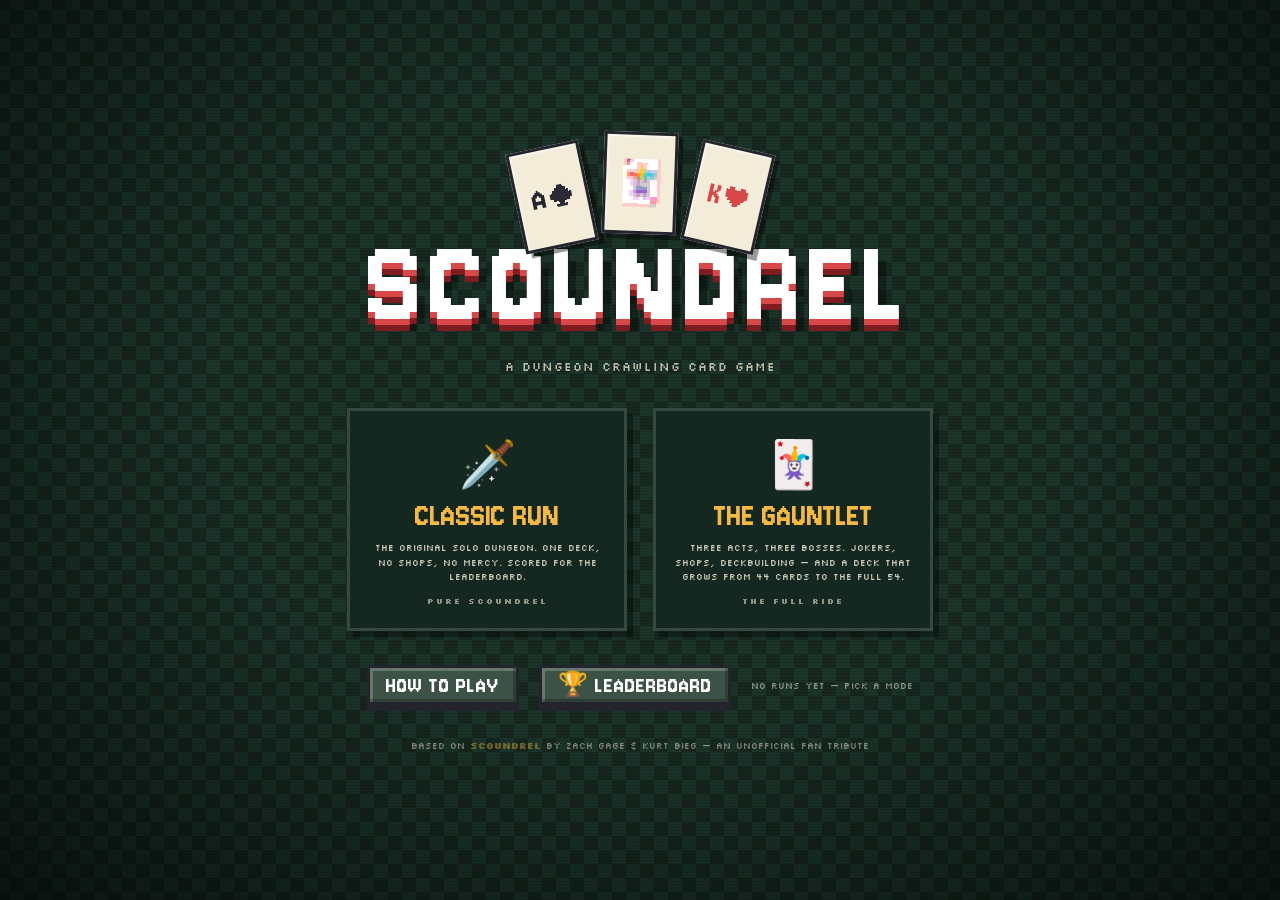
==== commit 4a37f890: "One Gauntlet: the deck grows 44 -> 49 -> 54 across the acts - Campaign picker removed; THE GAUNTLET " ====
--- a/index.html
+++ b/index.html
@@ -51,11 +51,10 @@
       <div class="mode-card" id="mode-gauntlet">
         <div class="mode-emoji">🃏</div>
         <h3>THE GAUNTLET</h3>
-        <p>Three acts, three bosses. Jokers, shops, deckbuilding and all 54 cards.</p>
+        <p>Three acts, three bosses. Jokers, shops, deckbuilding — and a deck that grows from 44 cards to the full 54.</p>
         <div class="camp-diff">THE FULL RIDE</div>
       </div>
     </div>
-    <div id="campaign-row" class="hidden"></div>
     <div class="menu-foot">
       <button class="btn btn-go" id="btn-continue">▶ CONTINUE RUN</button>
       <button class="btn btn-ghost" id="btn-howto">HOW TO PLAY</button>
--- a/style.css
+++ b/style.css
@@ -303,19 +303,6 @@
 .mode-card .camp-diff { margin-top: 12px; font-size: 8px; font-weight: 700; letter-spacing: 2px; opacity: .55; }
 .mode-card.selected { border-color: var(--gold); }
 
-#campaign-row { display: flex; gap: 22px; }
-.campaign {
-  width: 224px; background: #142720;
-  border: 3px solid #35493f; border-radius: 0;
-  padding: 18px 14px; cursor: pointer; text-align: center;
-  box-shadow: 5px 5px 0 rgba(0, 0, 0, .35);
-  transition: transform .12s, border-color .12s, box-shadow .12s;
-}
-.campaign:hover { transform: translateY(-8px); border-color: var(--gold); box-shadow: 7px 12px 0 rgba(0, 0, 0, .3); }
-.campaign .camp-emoji { height: 56px; }
-.campaign h3 { font-family: var(--font-display); font-weight: 400; font-size: 26px; line-height: 1; margin: 10px 0 8px; color: var(--gold); }
-.campaign p { font-size: 9px; opacity: .85; line-height: 1.5; }
-.campaign .camp-diff { margin-top: 10px; font-size: 8px; font-weight: 700; letter-spacing: 2px; opacity: .55; }
 
 .menu-foot { display: flex; align-items: center; gap: 20px; }
 .menu-stats { font-size: 9px; opacity: .55; }
@@ -650,9 +637,6 @@
   #room { gap: 14px; }
   .game-title { font-size: 76px; }
   #screen-menu { gap: 20px; overflow-y: auto; padding: 24px 0; }
-  #campaign-row { gap: 12px; }
-  .campaign { width: 182px; padding: 14px 10px; }
-  .campaign p { font-size: 8px; }
 }
 
 /* ============================================================
@@ -718,8 +702,6 @@
   .game-title { font-size: 56px; letter-spacing: 2px; }
   #mode-row { flex-direction: column; gap: 14px; }
   .mode-card { width: 264px; padding: 16px 14px; }
-  #campaign-row { flex-direction: column; }
-  .campaign { width: 260px; }
 
   /* --- shop --- */
   .shop-head { flex-direction: column; gap: 8px; }
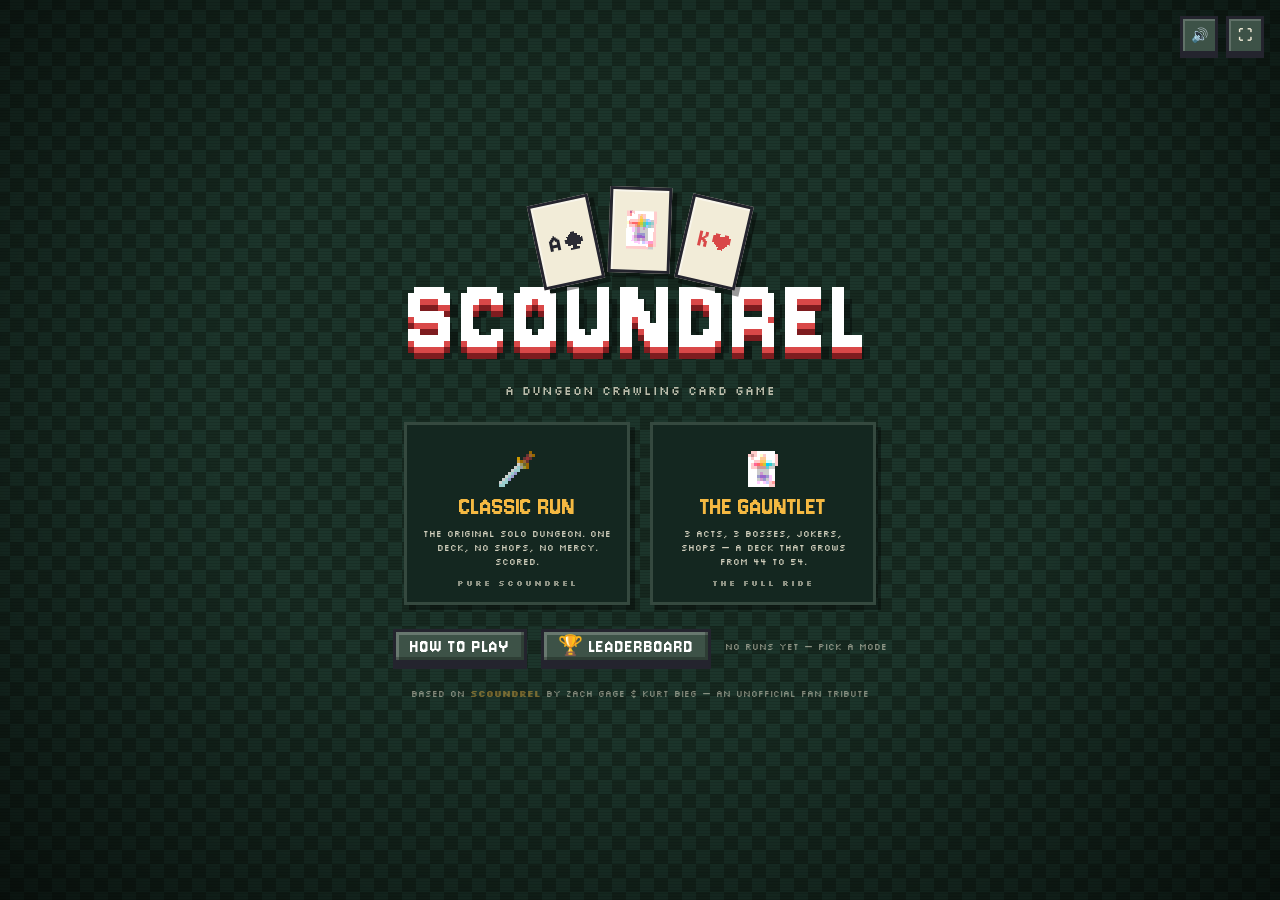
==== commit 891a947f: "Menu polish: smaller cards, fullscreen + mute on the main screen - Mode cards 280 -> 226px, tighter " ====
--- a/index.html
+++ b/index.html
@@ -34,6 +34,10 @@
 
   <!-- ============ MENU ============ -->
   <section id="screen-menu" class="screen">
+    <div id="menu-icons">
+      <button class="iconbtn" id="btn-mute-menu" title="Sound on/off">🔊</button>
+      <button class="iconbtn" id="btn-fullscreen-menu" title="Fullscreen">⛶</button>
+    </div>
     <div class="title-wrap">
       <div class="title-cards">
         <div class="tcard tc1">A♠</div><div class="tcard tc2">🃏</div><div class="tcard tc3">K♥</div>
@@ -45,13 +49,13 @@
       <div class="mode-card" id="mode-classic">
         <div class="mode-emoji">🗡️</div>
         <h3>CLASSIC RUN</h3>
-        <p>The original solo dungeon. One deck, no shops, no mercy. Scored for the leaderboard.</p>
+        <p>The original solo dungeon. One deck, no shops, no mercy. Scored.</p>
         <div class="camp-diff">PURE SCOUNDREL</div>
       </div>
       <div class="mode-card" id="mode-gauntlet">
         <div class="mode-emoji">🃏</div>
         <h3>THE GAUNTLET</h3>
-        <p>Three acts, three bosses. Jokers, shops, deckbuilding — and a deck that grows from 44 cards to the full 54.</p>
+        <p>3 acts, 3 bosses, Jokers, shops — a deck that grows from 44 to 54.</p>
         <div class="camp-diff">THE FULL RIDE</div>
       </div>
     </div>
--- a/style.css
+++ b/style.css
@@ -263,24 +263,25 @@
 /* ============================================================
    MENU
    ============================================================ */
-#screen-menu { flex-direction: column; align-items: center; justify-content: center; gap: 34px; }
+#screen-menu { flex-direction: column; align-items: center; justify-content: center; gap: 24px; position: relative; }
+#menu-icons { position: absolute; top: 16px; right: 16px; display: flex; gap: 8px; z-index: 5; }
 
 .title-wrap { text-align: center; position: relative; }
-.title-cards { display: flex; justify-content: center; gap: 14px; margin-bottom: -22px; }
+.title-cards { display: flex; justify-content: center; gap: 12px; margin-bottom: -18px; }
 .tcard {
-  width: 74px; height: 102px; background: var(--paper); color: var(--ink);
+  width: 62px; height: 86px; background: var(--paper); color: var(--ink);
   border: 3px solid var(--ink); border-radius: 0;
   display: flex; align-items: center; justify-content: center; gap: 3px;
-  font-family: var(--font-display); font-size: 34px; line-height: 1;
+  font-family: var(--font-display); font-size: 28px; line-height: 1;
   box-shadow: 5px 5px 0 rgba(0, 0, 0, .4), inset 2px 2px 0 rgba(255, 255, 255, .5);
 }
 .tc1 { rotate: -12deg; animation: idle-bob 3.1s ease-in-out .2s infinite; }
-.tc2 { rotate: 2deg; margin-top: -14px; animation: idle-bob 3.6s ease-in-out .7s infinite; }
+.tc2 { rotate: 2deg; margin-top: -12px; animation: idle-bob 3.6s ease-in-out .7s infinite; }
 .tc3 { rotate: 13deg; color: var(--red); animation: idle-bob 3.3s ease-in-out 1.1s infinite; }
 
 .game-title {
   font-family: var(--font-display); font-weight: 400;
-  font-size: 130px; letter-spacing: 6px; line-height: .9;
+  font-size: 112px; letter-spacing: 5px; line-height: .9;
   color: #fff;
   text-shadow: 0 6px 0 var(--red), 0 12px 0 var(--hurt-dark), 8px 12px 0 rgba(0, 0, 0, .35);
   animation: title-pulse 2.6s ease-in-out infinite;
@@ -288,23 +289,24 @@
 @keyframes title-pulse { 0%, 100% { transform: scale(1) rotate(-1deg); } 50% { transform: scale(1.03) rotate(1deg); } }
 .tagline { font-size: 12px; opacity: .75; margin-top: 16px; letter-spacing: 1px; }
 
-#mode-row { display: flex; gap: 26px; }
+#mode-row { display: flex; gap: 20px; }
 .mode-card {
-  width: 280px; background: #142720;
+  width: 226px; background: #142720;
   border: 3px solid #35493f; border-radius: 0;
-  padding: 22px 18px; cursor: pointer; text-align: center;
-  box-shadow: 6px 6px 0 rgba(0, 0, 0, .35);
+  padding: 16px 14px 14px; cursor: pointer; text-align: center;
+  box-shadow: 5px 5px 0 rgba(0, 0, 0, .35);
   transition: transform .12s, border-color .12s, box-shadow .12s;
 }
-.mode-card:hover { transform: translateY(-8px); border-color: var(--gold); box-shadow: 8px 14px 0 rgba(0, 0, 0, .3); }
-.mode-card .mode-emoji { font-size: 46px; height: 56px; }
-.mode-card h3 { font-family: var(--font-display); font-weight: 400; font-size: 34px; line-height: 1; margin: 10px 0 8px; color: var(--gold); }
-.mode-card p { font-size: 9px; opacity: .85; line-height: 1.6; }
-.mode-card .camp-diff { margin-top: 12px; font-size: 8px; font-weight: 700; letter-spacing: 2px; opacity: .55; }
+.mode-card:hover { transform: translateY(-6px) rotate(-.5deg); border-color: var(--gold); box-shadow: 7px 12px 0 rgba(0, 0, 0, .3); }
+.mode-card .mode-emoji { font-size: 36px; height: 44px; }
+.mode-card h3 { font-family: var(--font-display); font-weight: 400; font-size: 27px; line-height: 1; margin: 8px 0 7px; color: var(--gold); }
+.mode-card p { font-size: 8.5px; opacity: .85; line-height: 1.6; }
+.mode-card .camp-diff { margin-top: 10px; font-size: 8px; font-weight: 700; letter-spacing: 2px; opacity: .55; }
 .mode-card.selected { border-color: var(--gold); }
 
 
-.menu-foot { display: flex; align-items: center; gap: 20px; }
+.menu-foot { display: flex; align-items: center; gap: 14px; flex-wrap: wrap; justify-content: center; }
+.menu-foot .btn { font-size: 20px; padding: 5px 14px 3px; }
 .menu-stats { font-size: 9px; opacity: .55; }
 .credit { font-size: 9px; opacity: .5; text-align: center; line-height: 1.6; max-width: 460px; }
 .credit b { color: var(--gold); opacity: .85; }
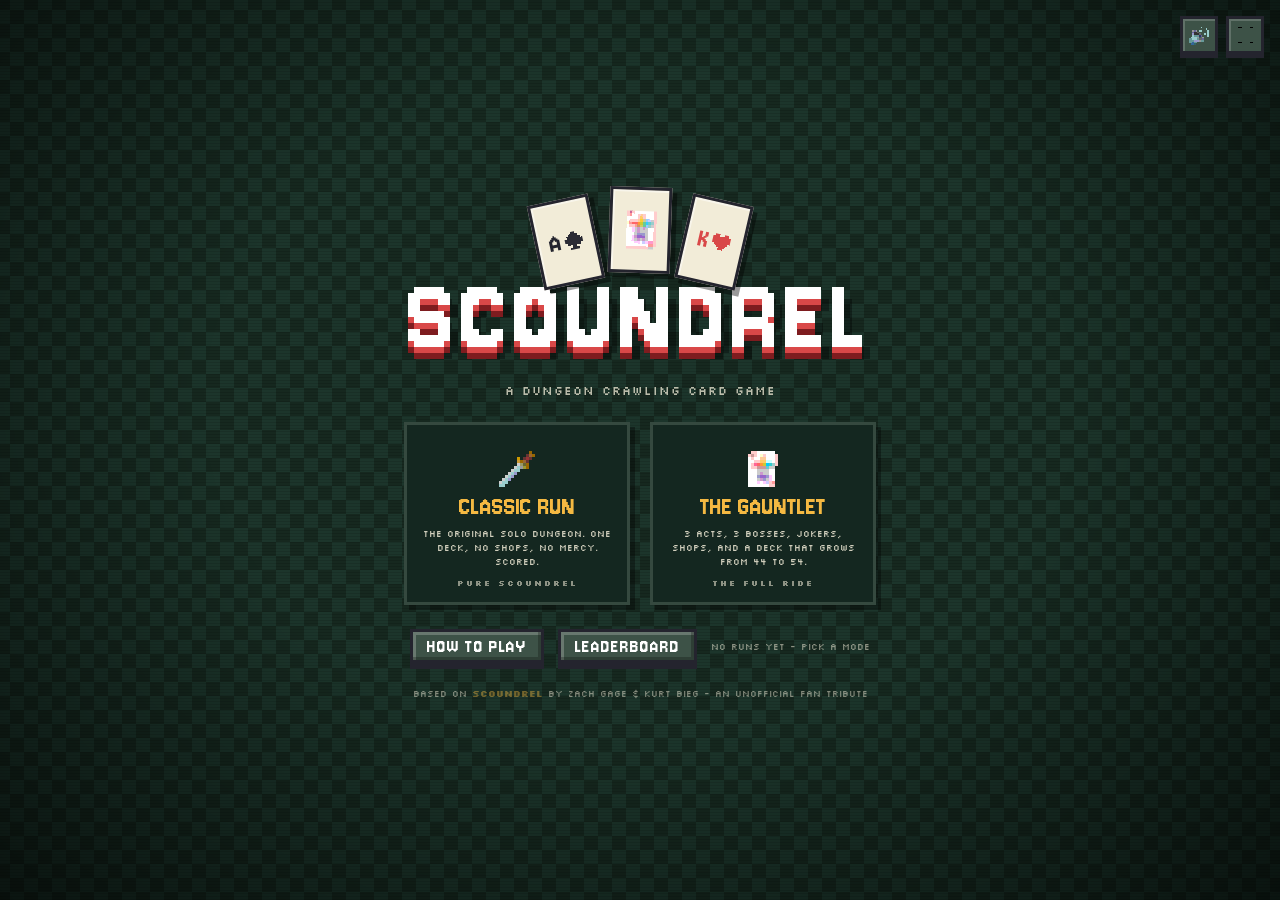
==== commit 5529d735: "Font cleanup: keep every glyph pixel-perfect and on theme The pixel fonts (Jersey 10 / Silkscreen) h" ====
--- a/index.html
+++ b/index.html
@@ -40,7 +40,7 @@
     </div>
     <div class="title-wrap">
       <div class="title-cards">
-        <div class="tcard tc1">A♠</div><div class="tcard tc2">🃏</div><div class="tcard tc3">K♥</div>
+        <div class="tcard tc1"></div><div class="tcard tc2"></div><div class="tcard tc3"></div>
       </div>
       <h1 class="game-title">SCOUNDREL</h1>
       <p class="tagline">a dungeon crawling card game</p>
@@ -55,17 +55,17 @@
       <div class="mode-card" id="mode-gauntlet">
         <div class="mode-emoji">🃏</div>
         <h3>THE GAUNTLET</h3>
-        <p>3 acts, 3 bosses, Jokers, shops — a deck that grows from 44 to 54.</p>
+        <p>3 acts, 3 bosses, Jokers, shops, and a deck that grows from 44 to 54.</p>
         <div class="camp-diff">THE FULL RIDE</div>
       </div>
     </div>
     <div class="menu-foot">
-      <button class="btn btn-go" id="btn-continue">▶ CONTINUE RUN</button>
+      <button class="btn btn-go" id="btn-continue">CONTINUE RUN</button>
       <button class="btn btn-ghost" id="btn-howto">HOW TO PLAY</button>
-      <button class="btn btn-ghost" id="btn-board">🏆 LEADERBOARD</button>
+      <button class="btn btn-ghost" id="btn-board">LEADERBOARD</button>
       <span id="menu-stats" class="menu-stats"></span>
     </div>
-    <p class="credit">Based on <b>Scoundrel</b> by Zach Gage &amp; Kurt Bieg — an unofficial fan tribute</p>
+    <p class="credit">Based on <b>Scoundrel</b> by Zach Gage &amp; Kurt Bieg - an unofficial fan tribute</p>
   </section>
 
   <!-- ============ GAME ============ -->
@@ -77,17 +77,17 @@
       </div>
       <div class="side-block hp-block">
         <div class="hp-orb" id="hp-orb"><span id="hp-heart"></span><span id="hp-num">20</span><span class="hp-max" id="hp-max">/20</span></div>
-        <div class="shield-chip" id="shield-chip">🛡 <span id="shield-num">0</span></div>
+        <div class="shield-chip" id="shield-chip"><span class="ico-shield"></span> <span id="shield-num">0</span></div>
       </div>
       <div class="side-block gold-block">
-        <div class="gold-chip">🪙 <span id="gold-num">0</span></div>
+        <div class="gold-chip"><span class="ico-coin"></span> <span id="gold-num">0</span></div>
       </div>
-      <button class="btn btn-flee" id="btn-flee">🏃 FLEE ROOM</button>
+      <button class="btn btn-flee" id="btn-flee">FLEE ROOM</button>
       <div class="side-foot">
         <button class="iconbtn" id="btn-howto2" title="How to play">?</button>
         <button class="iconbtn" id="btn-mute" title="Sound on/off">🔊</button>
         <button class="iconbtn" id="btn-fullscreen" title="Fullscreen">⛶</button>
-        <button class="iconbtn" id="btn-abandon" title="Abandon run">✖</button>
+        <button class="iconbtn" id="btn-abandon" title="Abandon run">X</button>
       </div>
     </aside>
 
@@ -97,7 +97,7 @@
       <div id="room-wrap">
         <div id="room-banner"></div>
         <div id="dungeon-row">
-          <div class="pile" id="deck-pile" title="The Dungeon — click to peek at what remains">
+          <div class="pile" id="deck-pile" title="The Dungeon - click to peek at what remains">
             <div class="pile-stack">
               <div class="card-back pb3"></div>
               <div class="card-back pb2"></div>
@@ -107,7 +107,7 @@
             <div class="pile-count" id="deck-num">44</div>
           </div>
           <div id="room"></div>
-          <div class="pile" id="discard-pile" title="Discard — click to browse">
+          <div class="pile" id="discard-pile" title="Discard - click to browse">
             <div class="pile-cards" id="discard-top"><div class="pile-empty"></div></div>
             <div class="pile-label">DISCARD</div>
             <div class="pile-count" id="discard-num">0</div>
@@ -125,14 +125,14 @@
   <!-- ============ SHOP ============ -->
   <section id="screen-shop" class="screen">
     <div class="shop-head">
-      <h2>🏕 THE SMUGGLER'S CAMP</h2>
-      <div class="gold-chip big">🪙 <span id="shop-gold">0</span></div>
+      <h2>THE SMUGGLER'S CAMP</h2>
+      <div class="gold-chip big"><span class="ico-coin"></span> <span id="shop-gold">0</span></div>
     </div>
     <div id="shop-jokerbar"></div>
     <div id="shop-items"></div>
     <div id="shop-services"></div>
     <div class="shop-foot">
-      <button class="btn btn-big btn-go" id="btn-delve">DELVE DEEPER →</button>
+      <button class="btn btn-big btn-go" id="btn-delve">DELVE DEEPER &gt;&gt;</button>
     </div>
   </section>
 
@@ -143,7 +143,7 @@
     <div id="over-score"></div>
     <div id="over-stats" class="over-stats"></div>
     <div class="over-buttons">
-      <button class="btn btn-big" id="btn-submit-score">🏆 SUBMIT SCORE</button>
+      <button class="btn btn-big" id="btn-submit-score">SUBMIT SCORE</button>
       <button class="btn btn-big btn-go" id="btn-again">NEW RUN</button>
     </div>
   </section>
--- a/style.css
+++ b/style.css
@@ -40,6 +40,11 @@
 }
 
 .pix { image-rendering: pixelated; vertical-align: middle; }
+/* inline pixel icons inside chips, buttons and headings */
+.ico-coin, .ico-shield { display: inline-flex; align-items: center; }
+.ico-coin img, .ico-shield img { display: block; }
+#modal h2 .h-ico { margin-right: 6px; position: relative; top: -2px; }
+.iconbtn img { display: block; margin: 0 auto; }
 
 /* ---------- dithered felt background ---------- */
 #bg { position: fixed; inset: 0; z-index: 0; overflow: hidden; }
